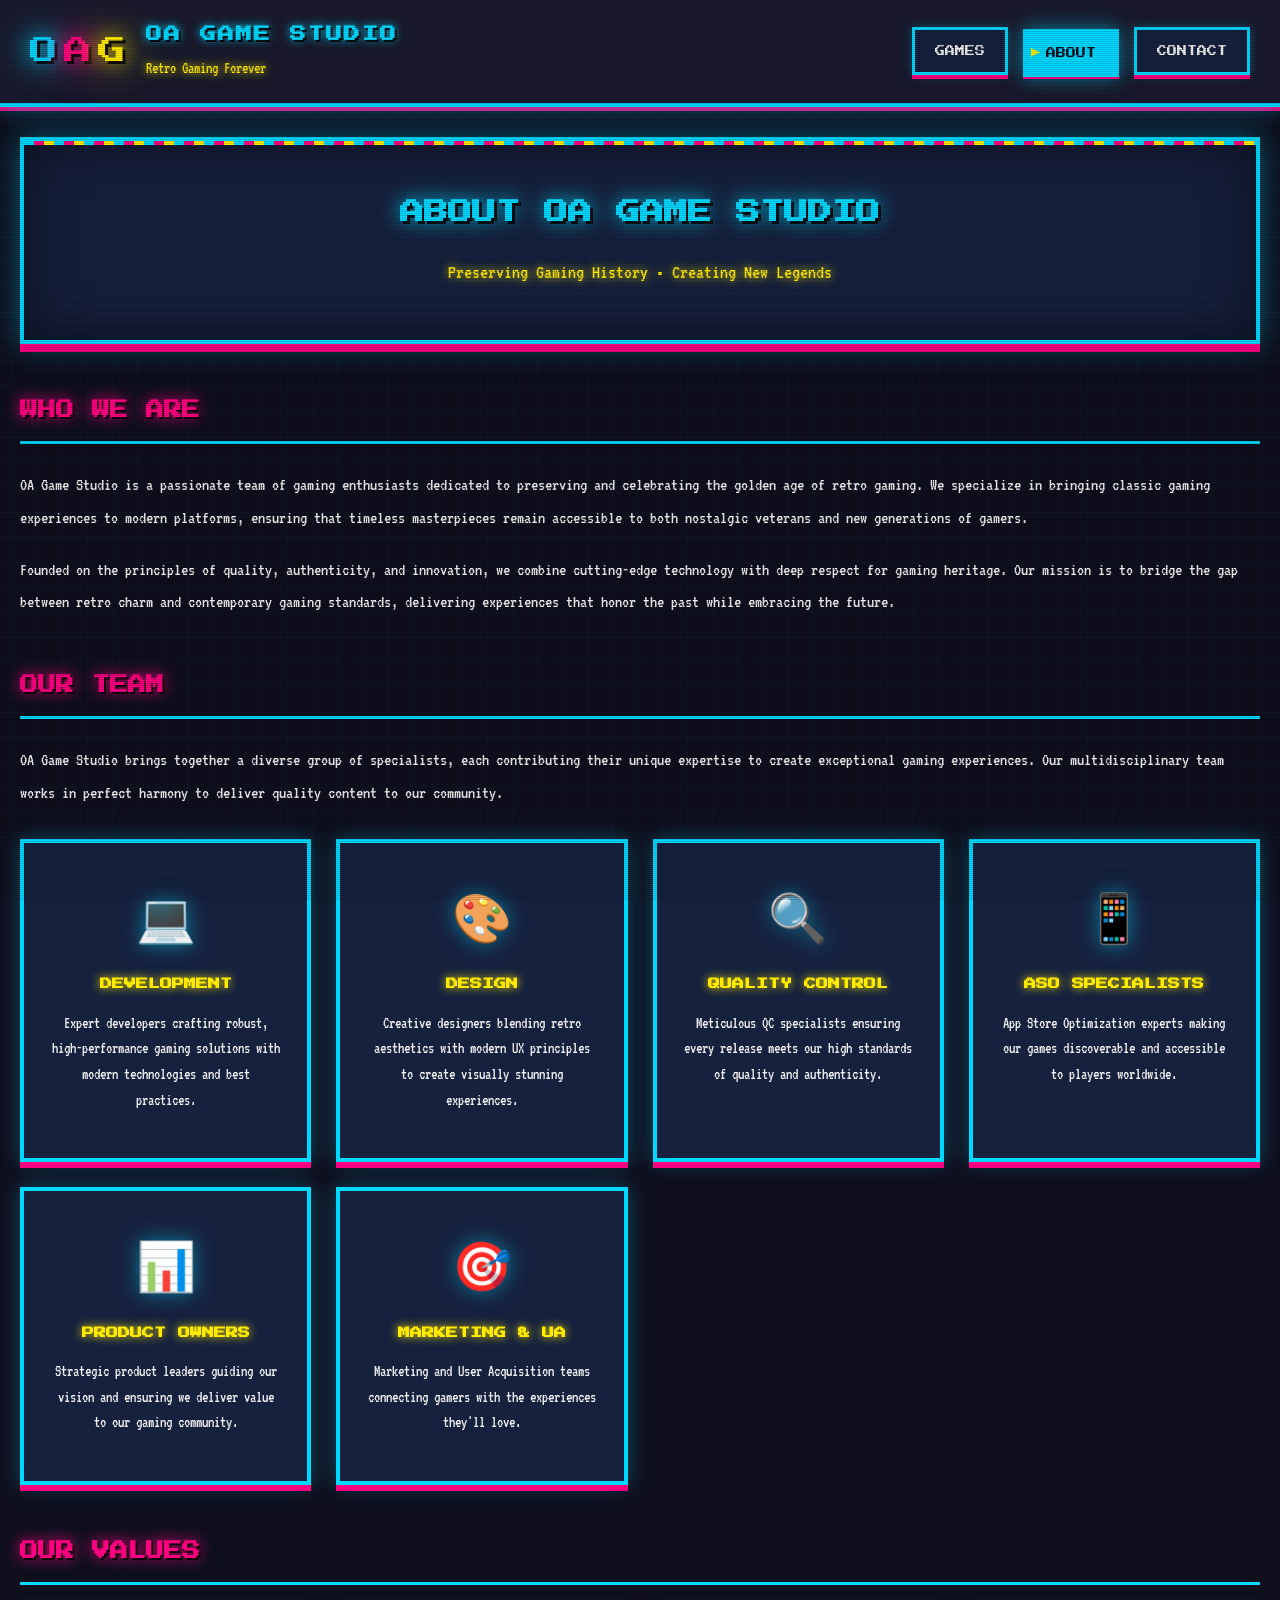
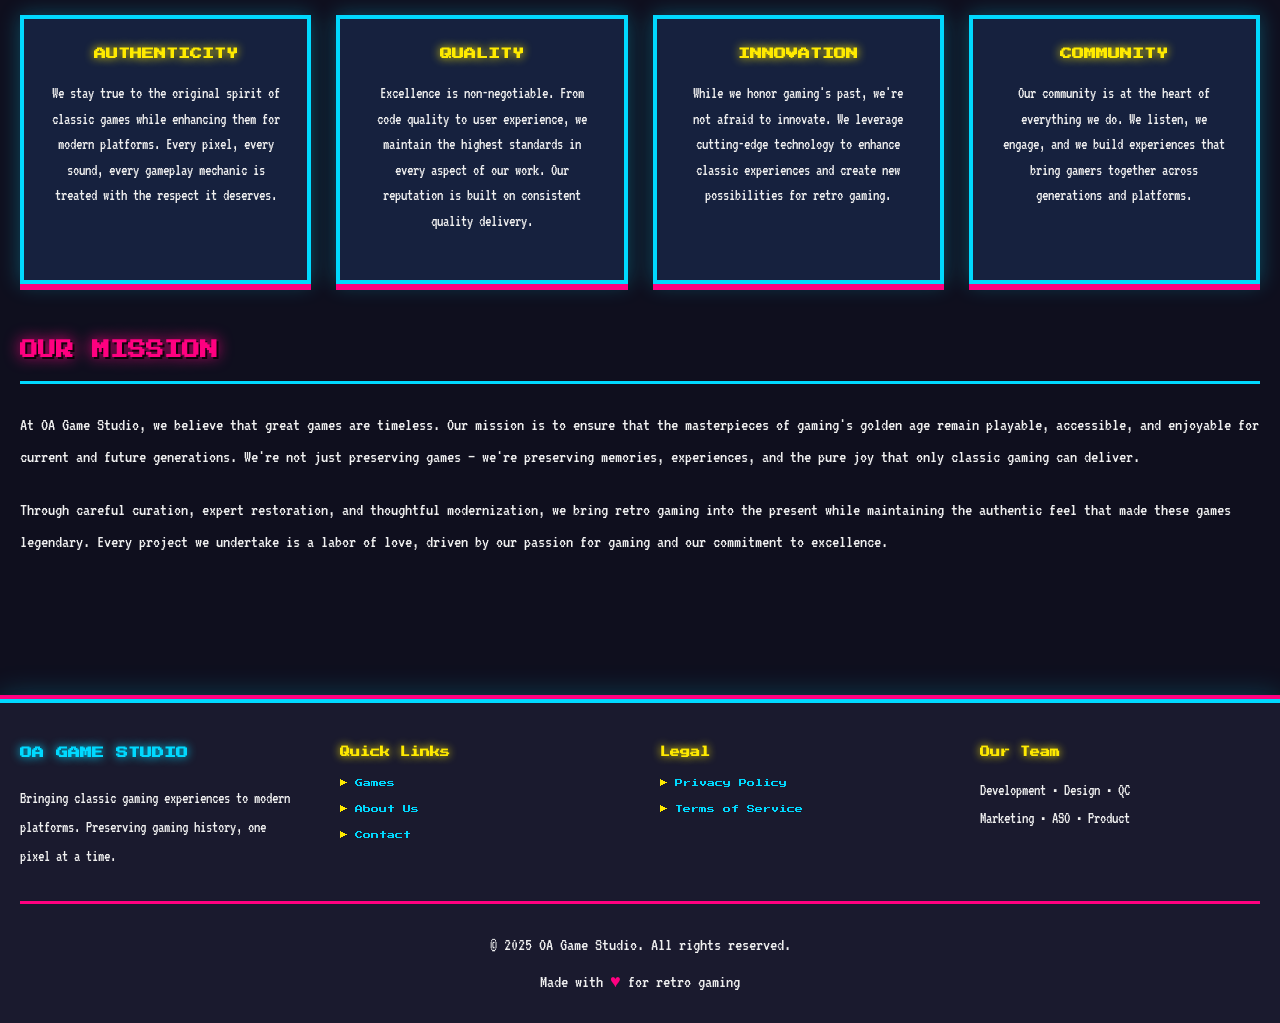
==== about.html @ e21baf66 "Add CNAME for custom domain gba.terracam.space and update website files" ====
<!DOCTYPE html>
<html lang="en">
<head>
    <meta charset="UTF-8">
    <meta name="viewport" content="width=device-width, initial-scale=1.0">
    <title>About Us - OA Game Studio</title>
    <link href="https://fonts.googleapis.com/css2?family=Press+Start+2P&display=swap" rel="stylesheet">
    <link href="https://fonts.googleapis.com/css2?family=VT323&display=swap" rel="stylesheet">
    <link rel="stylesheet" href="retro-style.css">
</head>
<body>
    <!-- Header Navigation -->
    <header class="main-header">
        <div class="header-container">
            <div class="logo-section">
                <div class="logo-pixel">
                    <span class="pixel-t">O</span><span class="pixel-g">A</span><span class="pixel-s">G</span>
                </div>
                <div class="logo-text">
                    <h1>OA GAME STUDIO</h1>
                    <p class="tagline">Retro Gaming Forever</p>
                </div>
            </div>
            <nav class="main-nav">
                <a href="index.html" class="nav-link">GAMES</a>
                <a href="about.html" class="nav-link active">ABOUT</a>
                <a href="contact.html" class="nav-link">CONTACT</a>
            </nav>
            <button class="mobile-menu-btn" onclick="toggleMobileMenu()">
                <span></span>
                <span></span>
                <span></span>
            </button>
        </div>
    </header>

    <!-- Mobile Navigation -->
    <nav class="mobile-nav" id="mobile-nav">
        <a href="index.html" class="mobile-nav-link">GAMES</a>
        <a href="about.html" class="mobile-nav-link active">ABOUT</a>
        <a href="contact.html" class="mobile-nav-link">CONTACT</a>
    </nav>

    <!-- Main Content -->
    <div class="container">
        <!-- Hero Section -->
        <div class="hero-section">
            <h1>ABOUT OA GAME STUDIO</h1>
            <p>Preserving Gaming History • Creating New Legends</p>
        </div>

        <!-- Who We Are -->
        <div class="section">
            <h2>WHO WE ARE</h2>
            <p>
                OA Game Studio is a passionate team of gaming enthusiasts dedicated to preserving and celebrating the golden age of retro gaming.
                We specialize in bringing classic gaming experiences to modern platforms, ensuring that timeless masterpieces remain accessible
                to both nostalgic veterans and new generations of gamers.
            </p>
            <p>
                Founded on the principles of quality, authenticity, and innovation, we combine cutting-edge technology with deep respect for
                gaming heritage. Our mission is to bridge the gap between retro charm and contemporary gaming standards, delivering experiences
                that honor the past while embracing the future.
            </p>
        </div>

        <!-- Our Team -->
        <div class="section">
            <h2>OUR TEAM</h2>
            <p>
                OA Game Studio brings together a diverse group of specialists, each contributing their unique expertise to create
                exceptional gaming experiences. Our multidisciplinary team works in perfect harmony to deliver quality content to our community.
            </p>
            <div class="team-grid">
                <div class="team-card">
                    <div class="team-icon">💻</div>
                    <h3>DEVELOPMENT</h3>
                    <p>Expert developers crafting robust, high-performance gaming solutions with modern technologies and best practices.</p>
                </div>
                <div class="team-card">
                    <div class="team-icon">🎨</div>
                    <h3>DESIGN</h3>
                    <p>Creative designers blending retro aesthetics with modern UX principles to create visually stunning experiences.</p>
                </div>
                <div class="team-card">
                    <div class="team-icon">🔍</div>
                    <h3>QUALITY CONTROL</h3>
                    <p>Meticulous QC specialists ensuring every release meets our high standards of quality and authenticity.</p>
                </div>
                <div class="team-card">
                    <div class="team-icon">📱</div>
                    <h3>ASO SPECIALISTS</h3>
                    <p>App Store Optimization experts making our games discoverable and accessible to players worldwide.</p>
                </div>
                <div class="team-card">
                    <div class="team-icon">📊</div>
                    <h3>PRODUCT OWNERS</h3>
                    <p>Strategic product leaders guiding our vision and ensuring we deliver value to our gaming community.</p>
                </div>
                <div class="team-card">
                    <div class="team-icon">🎯</div>
                    <h3>MARKETING & UA</h3>
                    <p>Marketing and User Acquisition teams connecting gamers with the experiences they'll love.</p>
                </div>
            </div>
        </div>

        <!-- Our Values -->
        <div class="section">
            <h2>OUR VALUES</h2>
            <div class="values-grid">
                <div class="value-card">
                    <h3>AUTHENTICITY</h3>
                    <p>
                        We stay true to the original spirit of classic games while enhancing them for modern platforms.
                        Every pixel, every sound, every gameplay mechanic is treated with the respect it deserves.
                    </p>
                </div>
                <div class="value-card">
                    <h3>QUALITY</h3>
                    <p>
                        Excellence is non-negotiable. From code quality to user experience, we maintain the highest standards
                        in every aspect of our work. Our reputation is built on consistent quality delivery.
                    </p>
                </div>
                <div class="value-card">
                    <h3>INNOVATION</h3>
                    <p>
                        While we honor gaming's past, we're not afraid to innovate. We leverage cutting-edge technology
                        to enhance classic experiences and create new possibilities for retro gaming.
                    </p>
                </div>
                <div class="value-card">
                    <h3>COMMUNITY</h3>
                    <p>
                        Our community is at the heart of everything we do. We listen, we engage, and we build
                        experiences that bring gamers together across generations and platforms.
                    </p>
                </div>
            </div>
        </div>

        <!-- Our Mission -->
        <div class="section">
            <h2>OUR MISSION</h2>
            <p>
                At OA Game Studio, we believe that great games are timeless. Our mission is to ensure that the masterpieces
                of gaming's golden age remain playable, accessible, and enjoyable for current and future generations. We're not
                just preserving games – we're preserving memories, experiences, and the pure joy that only classic gaming can deliver.
            </p>
            <p>
                Through careful curation, expert restoration, and thoughtful modernization, we bring retro gaming into the present
                while maintaining the authentic feel that made these games legendary. Every project we undertake is a labor of love,
                driven by our passion for gaming and our commitment to excellence.
            </p>
        </div>
    </div>

    <!-- Footer -->
    <footer class="main-footer">
        <div class="footer-container">
            <div class="footer-section">
                <h3>OA GAME STUDIO</h3>
                <p>Bringing classic gaming experiences to modern platforms. Preserving gaming history, one pixel at a time.</p>
            </div>
            <div class="footer-section">
                <h4>Quick Links</h4>
                <a href="index.html">Games</a>
                <a href="about.html">About Us</a>
                <a href="contact.html">Contact</a>
            </div>
            <div class="footer-section">
                <h4>Legal</h4>
                <a href="privacy.html">Privacy Policy</a>
                <a href="terms.html">Terms of Service</a>
            </div>
            <div class="footer-section">
                <h4>Our Team</h4>
                <p>Development • Design • QC<br>Marketing • ASO • Product</p>
            </div>
        </div>
        <div class="footer-bottom">
            <p>&copy; 2025 OA Game Studio. All rights reserved.</p>
            <p class="pixel-love">Made with <span class="heart">♥</span> for retro gaming</p>
        </div>
    </footer>

    <script>
        function toggleMobileMenu() {
            const mobileNav = document.getElementById('mobile-nav');
            mobileNav.classList.toggle('active');
        }

        // Disable text selection and context menu
        document.addEventListener('contextmenu', e => e.preventDefault());
        document.addEventListener('selectstart', e => e.preventDefault());
    </script>
</body>
</html>
---- retro-style.css ----
/* ==========================================
   OA GAME STUDIO - RETRO GAMING STYLE
   Classic 8-bit/16-bit Aesthetic
   ========================================== */

:root {
    /* Retro Color Palette - NES/SNES Inspired */
    --retro-bg-dark: #0f0f1e;
    --retro-bg-medium: #1a1a2e;
    --retro-bg-light: #16213e;

    /* Neon Colors - Classic Arcade */
    --neon-cyan: #00d9ff;
    --neon-magenta: #ff0080;
    --neon-yellow: #ffea00;
    --neon-green: #39ff14;
    --neon-purple: #b537f2;

    /* Text Colors */
    --text-primary: #f0f0f0;
    --text-glow: #00d9ff;

    /* Pixel Perfect Borders */
    --border-thick: 4px;
    --border-thin: 2px;
}

* {
    margin: 0;
    padding: 0;
    box-sizing: border-box;
    image-rendering: pixelated;
    image-rendering: -moz-crisp-edges;
    image-rendering: crisp-edges;
}

body {
    font-family: 'Press Start 2P', monospace;
    background: var(--retro-bg-dark);
    color: var(--text-primary);
    line-height: 1.8;
    font-size: 12px;
    overflow-x: hidden;
}

/* CRT Screen Effect */
body::before {
    content: '';
    position: fixed;
    top: 0;
    left: 0;
    width: 100%;
    height: 100%;
    background: repeating-linear-gradient(
        0deg,
        rgba(0, 0, 0, 0.15),
        rgba(0, 0, 0, 0.15) 1px,
        transparent 1px,
        transparent 2px
    );
    pointer-events: none;
    z-index: 9999;
    animation: scanline 8s linear infinite;
}

@keyframes scanline {
    0% { transform: translateY(0); }
    100% { transform: translateY(10px); }
}

/* Pixel Grid Background */
body::after {
    content: '';
    position: fixed;
    top: 0;
    left: 0;
    width: 100%;
    height: 100%;
    background-image:
        linear-gradient(0deg, transparent 24%, rgba(0, 217, 255, .03) 25%, rgba(0, 217, 255, .03) 26%, transparent 27%, transparent 74%, rgba(0, 217, 255, .03) 75%, rgba(0, 217, 255, .03) 76%, transparent 77%, transparent),
        linear-gradient(90deg, transparent 24%, rgba(0, 217, 255, .03) 25%, rgba(0, 217, 255, .03) 26%, transparent 27%, transparent 74%, rgba(0, 217, 255, .03) 75%, rgba(0, 217, 255, .03) 76%, transparent 77%, transparent);
    background-size: 50px 50px;
    pointer-events: none;
    z-index: -1;
}

/* ==========================================
   HEADER - Arcade Style
   ========================================== */

.main-header {
    background: var(--retro-bg-medium);
    border-bottom: var(--border-thick) solid var(--neon-cyan);
    box-shadow:
        0 0 20px rgba(0, 217, 255, 0.5),
        0 4px 0 var(--neon-magenta),
        0 8px 0 var(--retro-bg-dark);
    position: sticky;
    top: 0;
    z-index: 2000;
}

.header-container {
    max-width: 1400px;
    margin: 0 auto;
    padding: 20px 30px;
    display: flex;
    align-items: center;
    justify-content: space-between;
    gap: 30px;
}

/* Logo - Pixel Art Style */
.logo-section {
    display: flex;
    align-items: center;
    gap: 20px;
}

.logo-pixel {
    display: flex;
    gap: 6px;
    font-family: 'Press Start 2P', monospace;
    font-size: 28px;
}

.logo-pixel .pixel-t {
    color: var(--neon-cyan);
    text-shadow:
        3px 3px 0 rgba(0, 0, 0, 0.8),
        0 0 20px var(--neon-cyan),
        0 0 40px var(--neon-cyan);
    animation: pixel-glow-cyan 3s ease-in-out infinite;
}

.logo-pixel .pixel-g {
    color: var(--neon-magenta);
    text-shadow:
        3px 3px 0 rgba(0, 0, 0, 0.8),
        0 0 20px var(--neon-magenta),
        0 0 40px var(--neon-magenta);
    animation: pixel-glow-magenta 3s ease-in-out infinite 0.3s;
}

.logo-pixel .pixel-s {
    color: var(--neon-yellow);
    text-shadow:
        3px 3px 0 rgba(0, 0, 0, 0.8),
        0 0 20px var(--neon-yellow),
        0 0 40px var(--neon-yellow);
    animation: pixel-glow-yellow 3s ease-in-out infinite 0.6s;
}

@keyframes pixel-glow-cyan {
    0%, 100% {
        filter: brightness(1);
        text-shadow:
            3px 3px 0 rgba(0, 0, 0, 0.8),
            0 0 20px var(--neon-cyan),
            0 0 40px var(--neon-cyan);
    }
    50% {
        filter: brightness(1.3);
        text-shadow:
            3px 3px 0 rgba(0, 0, 0, 0.8),
            0 0 30px var(--neon-cyan),
            0 0 60px var(--neon-cyan);
    }
}

@keyframes pixel-glow-magenta {
    0%, 100% {
        filter: brightness(1);
        text-shadow:
            3px 3px 0 rgba(0, 0, 0, 0.8),
            0 0 20px var(--neon-magenta),
            0 0 40px var(--neon-magenta);
    }
    50% {
        filter: brightness(1.3);
        text-shadow:
            3px 3px 0 rgba(0, 0, 0, 0.8),
            0 0 30px var(--neon-magenta),
            0 0 60px var(--neon-magenta);
    }
}

@keyframes pixel-glow-yellow {
    0%, 100% {
        filter: brightness(1);
        text-shadow:
            3px 3px 0 rgba(0, 0, 0, 0.8),
            0 0 20px var(--neon-yellow),
            0 0 40px var(--neon-yellow);
    }
    50% {
        filter: brightness(1.3);
        text-shadow:
            3px 3px 0 rgba(0, 0, 0, 0.8),
            0 0 30px var(--neon-yellow),
            0 0 60px var(--neon-yellow);
    }
}

.logo-text h1 {
    font-family: 'Press Start 2P', monospace;
    font-size: 16px;
    margin: 0 0 5px 0;
    color: var(--neon-cyan);
    text-shadow:
        2px 2px 0 rgba(0, 0, 0, 0.8),
        0 0 10px var(--neon-cyan);
    letter-spacing: 2px;
    text-transform: uppercase;
}

.logo-text .tagline {
    font-family: 'VT323', monospace;
    font-size: 16px;
    color: var(--neon-yellow);
    text-shadow: 0 0 10px var(--neon-yellow);
}

/* Navigation - Arcade Buttons */
.main-nav {
    display: flex;
    gap: 15px;
    align-items: center;
}

.nav-link {
    font-family: 'Press Start 2P', monospace;
    font-size: 10px;
    color: var(--text-primary);
    text-decoration: none;
    padding: 12px 20px;
    background: var(--retro-bg-light);
    border: 3px solid var(--neon-cyan);
    border-radius: 0;
    position: relative;
    text-transform: uppercase;
    transition: all 0.1s ease;
    box-shadow:
        0 4px 0 var(--neon-magenta),
        0 0 10px rgba(0, 217, 255, 0.3);
}

.nav-link::before {
    content: '▶';
    position: absolute;
    left: -15px;
    opacity: 0;
    transition: all 0.2s ease;
    color: var(--neon-yellow);
}

.nav-link:hover,
.nav-link.active {
    background: var(--neon-cyan);
    color: var(--retro-bg-dark);
    transform: translateY(2px);
    box-shadow:
        0 2px 0 var(--neon-magenta),
        0 0 20px rgba(0, 217, 255, 0.6);
}

.nav-link:hover::before,
.nav-link.active::before {
    left: 5px;
    opacity: 1;
}

/* Mobile Menu Button */
.mobile-menu-btn {
    display: none;
    flex-direction: column;
    gap: 6px;
    background: var(--retro-bg-light);
    border: 3px solid var(--neon-cyan);
    cursor: pointer;
    padding: 12px;
}

.mobile-menu-btn span {
    width: 30px;
    height: 4px;
    background: var(--neon-cyan);
    box-shadow: 0 0 10px var(--neon-cyan);
}

/* Mobile Navigation */
.mobile-nav {
    display: none;
    background: var(--retro-bg-medium);
    border-bottom: 3px solid var(--neon-magenta);
    padding: 15px;
    flex-direction: column;
    gap: 10px;
}

.mobile-nav.active {
    display: flex;
}

.mobile-nav-link {
    font-family: 'Press Start 2P', monospace;
    font-size: 10px;
    color: var(--text-primary);
    text-decoration: none;
    padding: 15px 20px;
    background: var(--retro-bg-light);
    border: 3px solid var(--neon-cyan);
    text-align: center;
    transition: all 0.2s ease;
    text-transform: uppercase;
}

.mobile-nav-link:hover,
.mobile-nav-link.active {
    background: var(--neon-cyan);
    color: var(--retro-bg-dark);
    box-shadow: 0 0 20px rgba(0, 217, 255, 0.6);
}

/* ==========================================
   SEARCH BAR - Retro Console Style
   ========================================== */

.sticky-search {
    position: sticky;
    top: 88px;
    z-index: 1000;
    background: var(--retro-bg-medium);
    padding: 20px 0;
    border-bottom: 3px solid var(--neon-magenta);
    box-shadow: 0 0 20px rgba(255, 0, 128, 0.3);
}

.search-bar-row {
    display: flex;
    align-items: center;
    gap: 15px;
    justify-content: center;
    flex-wrap: wrap;
}

.search-bar {
    flex: 1;
    max-width: 500px;
}

.search-bar input {
    width: 100%;
    padding: 15px 20px;
    font-family: 'Press Start 2P', monospace;
    font-size: 10px;
    background: var(--retro-bg-dark);
    border: 3px solid var(--neon-cyan);
    color: var(--neon-cyan);
    text-align: center;
    box-shadow:
        inset 0 0 20px rgba(0, 0, 0, 0.5),
        0 0 15px rgba(0, 217, 255, 0.3);
    transition: all 0.3s ease;
}

.search-bar input:focus {
    outline: none;
    border-color: var(--neon-yellow);
    color: var(--neon-yellow);
    box-shadow:
        inset 0 0 20px rgba(0, 0, 0, 0.5),
        0 0 25px rgba(255, 234, 0, 0.5);
    text-align: left;
}

.search-bar input::placeholder {
    color: rgba(0, 217, 255, 0.5);
    font-family: 'Press Start 2P', monospace;
}

/* Toggle View Button */
.toggle-view-btn {
    padding: 15px 20px;
    background: var(--retro-bg-light);
    border: 3px solid var(--neon-yellow);
    color: var(--neon-yellow);
    font-family: 'Press Start 2P', monospace;
    font-size: 10px;
    cursor: pointer;
    transition: all 0.2s ease;
    box-shadow: 0 4px 0 var(--neon-purple);
}

.toggle-view-btn:hover {
    background: var(--neon-yellow);
    color: var(--retro-bg-dark);
    transform: translateY(2px);
    box-shadow: 0 2px 0 var(--neon-purple);
}

/* ==========================================
   GAME CARDS - Retro Cartridge Style
   ========================================== */

.container {
    max-width: 1400px;
    margin: 0 auto;
    padding: 30px 20px;
}

.grid {
    display: grid;
    grid-template-columns: repeat(auto-fill, minmax(250px, 1fr));
    gap: 30px;
    margin-top: 30px;
}

.game {
    background: var(--retro-bg-light);
    border: 4px solid var(--neon-cyan);
    position: relative;
    transition: all 0.2s ease;
    box-shadow:
        0 8px 0 var(--neon-magenta),
        0 0 20px rgba(0, 217, 255, 0.3);
}

.game::before {
    content: '';
    position: absolute;
    top: -4px;
    left: -4px;
    right: -4px;
    bottom: -4px;
    border: 2px solid var(--retro-bg-dark);
    pointer-events: none;
}

.game:hover {
    transform: translateY(-5px);
    border-color: var(--neon-yellow);
    box-shadow:
        0 12px 0 var(--neon-purple),
        0 0 30px rgba(255, 234, 0, 0.5);
}

.game-image-container {
    position: relative;
    overflow: hidden;
    border-bottom: 4px solid var(--neon-magenta);
}

.game img {
    width: 100%;
    aspect-ratio: 1/1;
    object-fit: cover;
    image-rendering: pixelated;
    display: block;
    filter: contrast(1.1) saturate(1.2);
}

.game-info {
    padding: 20px 15px;
    text-align: center;
}

.game-info h3 {
    font-family: 'Press Start 2P', monospace;
    font-size: 10px;
    color: var(--neon-cyan);
    margin: 0 0 15px 0;
    line-height: 1.6;
    text-shadow:
        2px 2px 0 rgba(0, 0, 0, 0.8),
        0 0 10px var(--neon-cyan);
    min-height: 3em;
}

.game-info p {
    display: none;
}

/* Popular Badge - Pixel Style */
.popular-badge {
    position: absolute;
    top: 10px;
    right: 10px;
    background: var(--neon-yellow);
    color: var(--retro-bg-dark);
    font-family: 'Press Start 2P', monospace;
    font-size: 8px;
    padding: 5px 10px;
    border: 3px solid var(--retro-bg-dark);
    box-shadow:
        0 0 15px var(--neon-yellow),
        0 4px 0 var(--neon-magenta);
    z-index: 10;
    animation: badge-blink 2s infinite;
}

@keyframes badge-blink {
    0%, 100% { opacity: 1; }
    50% { opacity: 0.7; }
}

/* Download Button - Arcade Style */
.download-btn {
    display: inline-block;
    padding: 12px 25px;
    background: var(--neon-green);
    color: var(--retro-bg-dark);
    font-family: 'Press Start 2P', monospace;
    font-size: 9px;
    text-decoration: none;
    text-transform: uppercase;
    border: 3px solid var(--retro-bg-dark);
    transition: all 0.2s ease;
    box-shadow:
        0 5px 0 var(--neon-cyan),
        0 0 15px rgba(57, 255, 20, 0.5);
    position: relative;
}

.download-btn::before {
    content: '▼';
    margin-right: 8px;
}

.download-btn:hover {
    background: var(--neon-yellow);
    transform: translateY(2px);
    box-shadow:
        0 3px 0 var(--neon-cyan),
        0 0 25px rgba(255, 234, 0, 0.7);
}

.download-btn:active {
    transform: translateY(5px);
    box-shadow:
        0 0 0 var(--neon-cyan),
        0 0 25px rgba(255, 234, 0, 0.7);
}

/* ==========================================
   PAGINATION - Arcade Button Style
   ========================================== */

.pagination-bar {
    display: flex;
    justify-content: center;
    align-items: center;
    margin: 40px 0;
    gap: 10px;
}

.pagination-btn {
    padding: 12px 20px;
    background: var(--retro-bg-light);
    border: 3px solid var(--neon-cyan);
    color: var(--neon-cyan);
    font-family: 'Press Start 2P', monospace;
    font-size: 10px;
    cursor: pointer;
    transition: all 0.2s ease;
    box-shadow: 0 4px 0 var(--neon-magenta);
}

.pagination-btn:hover,
.pagination-btn.active {
    background: var(--neon-cyan);
    color: var(--retro-bg-dark);
    transform: translateY(2px);
    box-shadow: 0 2px 0 var(--neon-magenta);
}

.pagination-btn[disabled] {
    opacity: 0.3;
    cursor: not-allowed;
}

/* ==========================================
   FOOTER - Retro Console Style
   ========================================== */

.main-footer {
    background: var(--retro-bg-medium);
    border-top: 4px solid var(--neon-cyan);
    margin-top: 60px;
    padding: 40px 20px 20px;
    box-shadow:
        0 -4px 0 var(--neon-magenta),
        0 0 30px rgba(0, 217, 255, 0.3);
}

.footer-container {
    max-width: 1400px;
    margin: 0 auto;
    display: grid;
    grid-template-columns: repeat(auto-fit, minmax(250px, 1fr));
    gap: 40px;
    padding-bottom: 30px;
    border-bottom: 3px solid var(--neon-magenta);
}

.footer-section h3 {
    font-family: 'Press Start 2P', monospace;
    font-size: 12px;
    color: var(--neon-cyan);
    margin: 0 0 20px 0;
    text-shadow: 0 0 10px var(--neon-cyan);
}

.footer-section h4 {
    font-family: 'Press Start 2P', monospace;
    font-size: 10px;
    color: var(--neon-yellow);
    margin: 0 0 15px 0;
    text-shadow: 0 0 8px var(--neon-yellow);
}

.footer-section p {
    font-family: 'VT323', monospace;
    font-size: 16px;
    color: var(--text-primary);
    line-height: 1.8;
    margin: 0;
}

.footer-section a {
    display: block;
    font-family: 'Press Start 2P', monospace;
    font-size: 8px;
    color: var(--neon-cyan);
    text-decoration: none;
    margin-bottom: 12px;
    transition: all 0.2s ease;
    padding-left: 15px;
    position: relative;
}

.footer-section a::before {
    content: '▶';
    position: absolute;
    left: 0;
    color: var(--neon-yellow);
}

.footer-section a:hover {
    color: var(--neon-yellow);
    text-shadow: 0 0 10px var(--neon-yellow);
    padding-left: 20px;
}

.footer-bottom {
    max-width: 1400px;
    margin: 0 auto;
    padding-top: 20px;
    text-align: center;
}

.footer-bottom p {
    font-family: 'VT323', monospace;
    font-size: 18px;
    color: var(--text-primary);
    margin: 5px 0;
}

.pixel-love .heart {
    color: var(--neon-magenta);
    animation: heartbeat 1.5s ease-in-out infinite;
    display: inline-block;
}

@keyframes heartbeat {
    0%, 100% { transform: scale(1); }
    50% { transform: scale(1.3); }
}

/* ==========================================
   LOADING OVERLAY - Retro Style
   ========================================== */

#loading-overlay {
    position: fixed;
    z-index: 3000;
    top: 0;
    left: 0;
    right: 0;
    bottom: 0;
    background: var(--retro-bg-dark);
    display: flex;
    align-items: center;
    justify-content: center;
    flex-direction: column;
    gap: 30px;
}

#loading-overlay.hide {
    opacity: 0;
    visibility: hidden;
    pointer-events: none;
    transition: opacity 0.5s ease;
}

.pixel-spinner {
    width: 80px;
    height: 80px;
    display: grid;
    grid-template-columns: repeat(4, 1fr);
    grid-template-rows: repeat(4, 1fr);
    gap: 4px;
}

.pixel-spinner div {
    width: 16px;
    height: 16px;
    background: var(--neon-cyan);
    box-shadow: 0 0 10px var(--neon-cyan);
    animation: pixel-blink 1.2s infinite;
}

.pixel-spinner div:nth-child(odd) {
    background: var(--neon-magenta);
    box-shadow: 0 0 10px var(--neon-magenta);
}

@keyframes pixel-blink {
    0%, 100% { opacity: 1; }
    50% { opacity: 0.2; }
}

.loading-text {
    font-family: 'Press Start 2P', monospace;
    font-size: 14px;
    color: var(--neon-cyan);
    text-shadow: 0 0 20px var(--neon-cyan);
}

.reload-btn {
    padding: 15px 30px;
    background: var(--neon-green);
    color: var(--retro-bg-dark);
    border: 3px solid var(--retro-bg-dark);
    font-family: 'Press Start 2P', monospace;
    font-size: 10px;
    cursor: pointer;
    box-shadow: 0 5px 0 var(--neon-cyan);
    transition: all 0.2s ease;
}

.reload-btn:hover {
    transform: translateY(2px);
    box-shadow: 0 3px 0 var(--neon-cyan);
}

/* ==========================================
   RESPONSIVE - Mobile Retro
   ========================================== */

@media (max-width: 768px) {
    .main-nav {
        display: none;
    }

    .mobile-menu-btn {
        display: flex;
    }

    .logo-pixel {
        font-size: 20px;
    }

    .logo-text h1 {
        font-size: 12px;
    }

    .logo-text .tagline {
        font-size: 12px;
    }

    .grid {
        grid-template-columns: repeat(auto-fill, minmax(180px, 1fr));
        gap: 20px;
    }

    .game-info h3 {
        font-size: 8px;
    }

    .download-btn {
        font-size: 7px;
        padding: 10px 15px;
    }
}

@media (max-width: 480px) {
    .logo-pixel {
        font-size: 18px;
    }

    .logo-text h1 {
        font-size: 10px;
    }

    .logo-text .tagline {
        display: none;
    }

    .grid {
        grid-template-columns: repeat(2, 1fr);
        gap: 15px;
    }

    .game {
        border-width: 3px;
        box-shadow:
            0 5px 0 var(--neon-magenta),
            0 0 15px rgba(0, 217, 255, 0.3);
    }

    .game-info {
        padding: 12px 8px;
    }

    .game-info h3 {
        font-size: 7px;
        min-height: 2.5em;
    }

    .download-btn {
        font-size: 6px;
        padding: 8px 12px;
    }

    .popular-badge {
        font-size: 6px;
        padding: 3px 6px;
    }
}

/* ==========================================
   ABOUT PAGE - Retro Style
   ========================================== */

.hero-section {
    text-align: center;
    padding: 50px 20px;
    background: var(--retro-bg-light);
    border: 4px solid var(--neon-cyan);
    box-shadow:
        0 8px 0 var(--neon-magenta),
        inset 0 0 50px rgba(0, 0, 0, 0.5),
        0 0 30px rgba(0, 217, 255, 0.4);
    margin-bottom: 50px;
    position: relative;
}

.hero-section::before {
    content: '';
    position: absolute;
    top: 0;
    left: 0;
    right: 0;
    height: 4px;
    background: repeating-linear-gradient(
        90deg,
        var(--neon-cyan) 0px,
        var(--neon-cyan) 10px,
        var(--neon-magenta) 10px,
        var(--neon-magenta) 20px,
        var(--neon-yellow) 20px,
        var(--neon-yellow) 30px
    );
}

.hero-section h1 {
    font-family: 'Press Start 2P', monospace;
    font-size: 24px;
    color: var(--neon-cyan);
    margin-bottom: 20px;
    text-shadow:
        3px 3px 0 rgba(0, 0, 0, 0.8),
        0 0 20px var(--neon-cyan);
}

.hero-section p {
    font-family: 'VT323', monospace;
    font-size: 20px;
    color: var(--neon-yellow);
    text-shadow: 0 0 10px var(--neon-yellow);
}

.section {
    margin-bottom: 50px;
}

.section h2 {
    font-family: 'Press Start 2P', monospace;
    font-size: 18px;
    color: var(--neon-magenta);
    margin-bottom: 25px;
    text-shadow:
        2px 2px 0 rgba(0, 0, 0, 0.8),
        0 0 15px var(--neon-magenta);
    padding-bottom: 15px;
    border-bottom: 3px solid var(--neon-cyan);
}

.section p {
    font-family: 'VT323', monospace;
    font-size: 18px;
    line-height: 1.8;
    margin-bottom: 20px;
    color: var(--text-primary);
}

/* Team Cards */
.team-grid,
.values-grid {
    display: grid;
    grid-template-columns: repeat(auto-fit, minmax(250px, 1fr));
    gap: 25px;
    margin-top: 30px;
}

.team-card,
.value-card {
    background: var(--retro-bg-light);
    border: 4px solid var(--neon-cyan);
    padding: 25px;
    text-align: center;
    transition: all 0.2s ease;
    box-shadow:
        0 6px 0 var(--neon-magenta),
        0 0 20px rgba(0, 217, 255, 0.3);
}

.team-card:hover,
.value-card:hover {
    transform: translateY(-5px);
    border-color: var(--neon-yellow);
    box-shadow:
        0 10px 0 var(--neon-purple),
        0 0 30px rgba(255, 234, 0, 0.5);
}

.team-icon {
    font-size: 48px;
    margin-bottom: 20px;
    filter: drop-shadow(0 0 10px rgba(0, 217, 255, 0.5));
}

.team-card h3,
.value-card h3 {
    font-family: 'Press Start 2P', monospace;
    font-size: 12px;
    color: var(--neon-yellow);
    margin-bottom: 15px;
    text-shadow: 0 0 10px var(--neon-yellow);
}

.team-card p,
.value-card p {
    font-family: 'VT323', monospace;
    font-size: 16px;
    color: var(--text-primary);
    line-height: 1.6;
}

/* ==========================================
   CONTACT PAGE - Retro Style
   ========================================== */

.contact-grid {
    display: grid;
    grid-template-columns: repeat(auto-fit, minmax(250px, 1fr));
    gap: 25px;
    margin-bottom: 50px;
}

.contact-card {
    background: var(--retro-bg-light);
    border: 4px solid var(--neon-green);
    padding: 25px;
    text-align: center;
    transition: all 0.2s ease;
    box-shadow:
        0 6px 0 var(--neon-cyan),
        0 0 20px rgba(57, 255, 20, 0.3);
}

.contact-card:hover {
    transform: translateY(-5px);
    border-color: var(--neon-yellow);
    box-shadow:
        0 10px 0 var(--neon-magenta),
        0 0 30px rgba(255, 234, 0, 0.5);
}

.contact-icon {
    font-size: 48px;
    margin-bottom: 20px;
}

.contact-card h3 {
    font-family: 'Press Start 2P', monospace;
    font-size: 12px;
    color: var(--neon-green);
    margin-bottom: 15px;
    text-shadow: 0 0 10px var(--neon-green);
}

.contact-card p {
    font-family: 'VT323', monospace;
    font-size: 16px;
    color: var(--text-primary);
    margin-bottom: 10px;
}

.contact-card a {
    font-family: 'VT323', monospace;
    font-size: 14px;
    color: var(--neon-cyan);
    text-decoration: none;
    transition: all 0.2s ease;
}

.contact-card a:hover {
    color: var(--neon-yellow);
    text-shadow: 0 0 10px var(--neon-yellow);
}

/* Contact Form */
.contact-form {
    background: var(--retro-bg-light);
    border: 4px solid var(--neon-magenta);
    padding: 40px;
    box-shadow:
        0 8px 0 var(--neon-cyan),
        inset 0 0 50px rgba(0, 0, 0, 0.5),
        0 0 30px rgba(255, 0, 128, 0.4);
}

.contact-form h2 {
    font-family: 'Press Start 2P', monospace;
    font-size: 18px;
    color: var(--neon-magenta);
    margin-bottom: 30px;
    text-align: center;
    text-shadow:
        2px 2px 0 rgba(0, 0, 0, 0.8),
        0 0 20px var(--neon-magenta);
}

.form-group {
    margin-bottom: 25px;
}

.form-group label {
    display: block;
    font-family: 'Press Start 2P', monospace;
    font-size: 9px;
    color: var(--neon-cyan);
    margin-bottom: 10px;
    text-shadow: 0 0 8px var(--neon-cyan);
}

.form-group input,
.form-group textarea,
.form-group select {
    width: 100%;
    padding: 15px;
    background: var(--retro-bg-dark);
    border: 3px solid var(--neon-cyan);
    color: var(--neon-cyan);
    font-family: 'VT323', monospace;
    font-size: 16px;
    box-shadow: inset 0 0 20px rgba(0, 0, 0, 0.5);
    transition: all 0.3s ease;
}

.form-group input:focus,
.form-group textarea:focus,
.form-group select:focus {
    outline: none;
    border-color: var(--neon-yellow);
    color: var(--neon-yellow);
    box-shadow:
        inset 0 0 20px rgba(0, 0, 0, 0.5),
        0 0 20px rgba(255, 234, 0, 0.5);
}

.form-group textarea {
    resize: vertical;
    min-height: 150px;
}

.submit-btn {
    width: 100%;
    padding: 18px;
    background: var(--neon-green);
    color: var(--retro-bg-dark);
    border: 3px solid var(--retro-bg-dark);
    font-family: 'Press Start 2P', monospace;
    font-size: 12px;
    cursor: pointer;
    transition: all 0.2s ease;
    box-shadow:
        0 6px 0 var(--neon-cyan),
        0 0 20px rgba(57, 255, 20, 0.5);
}

.submit-btn:hover {
    background: var(--neon-yellow);
    transform: translateY(2px);
    box-shadow:
        0 4px 0 var(--neon-cyan),
        0 0 30px rgba(255, 234, 0, 0.7);
}

.submit-btn:active {
    transform: translateY(6px);
    box-shadow:
        0 0 0 var(--neon-cyan),
        0 0 30px rgba(255, 234, 0, 0.7);
}
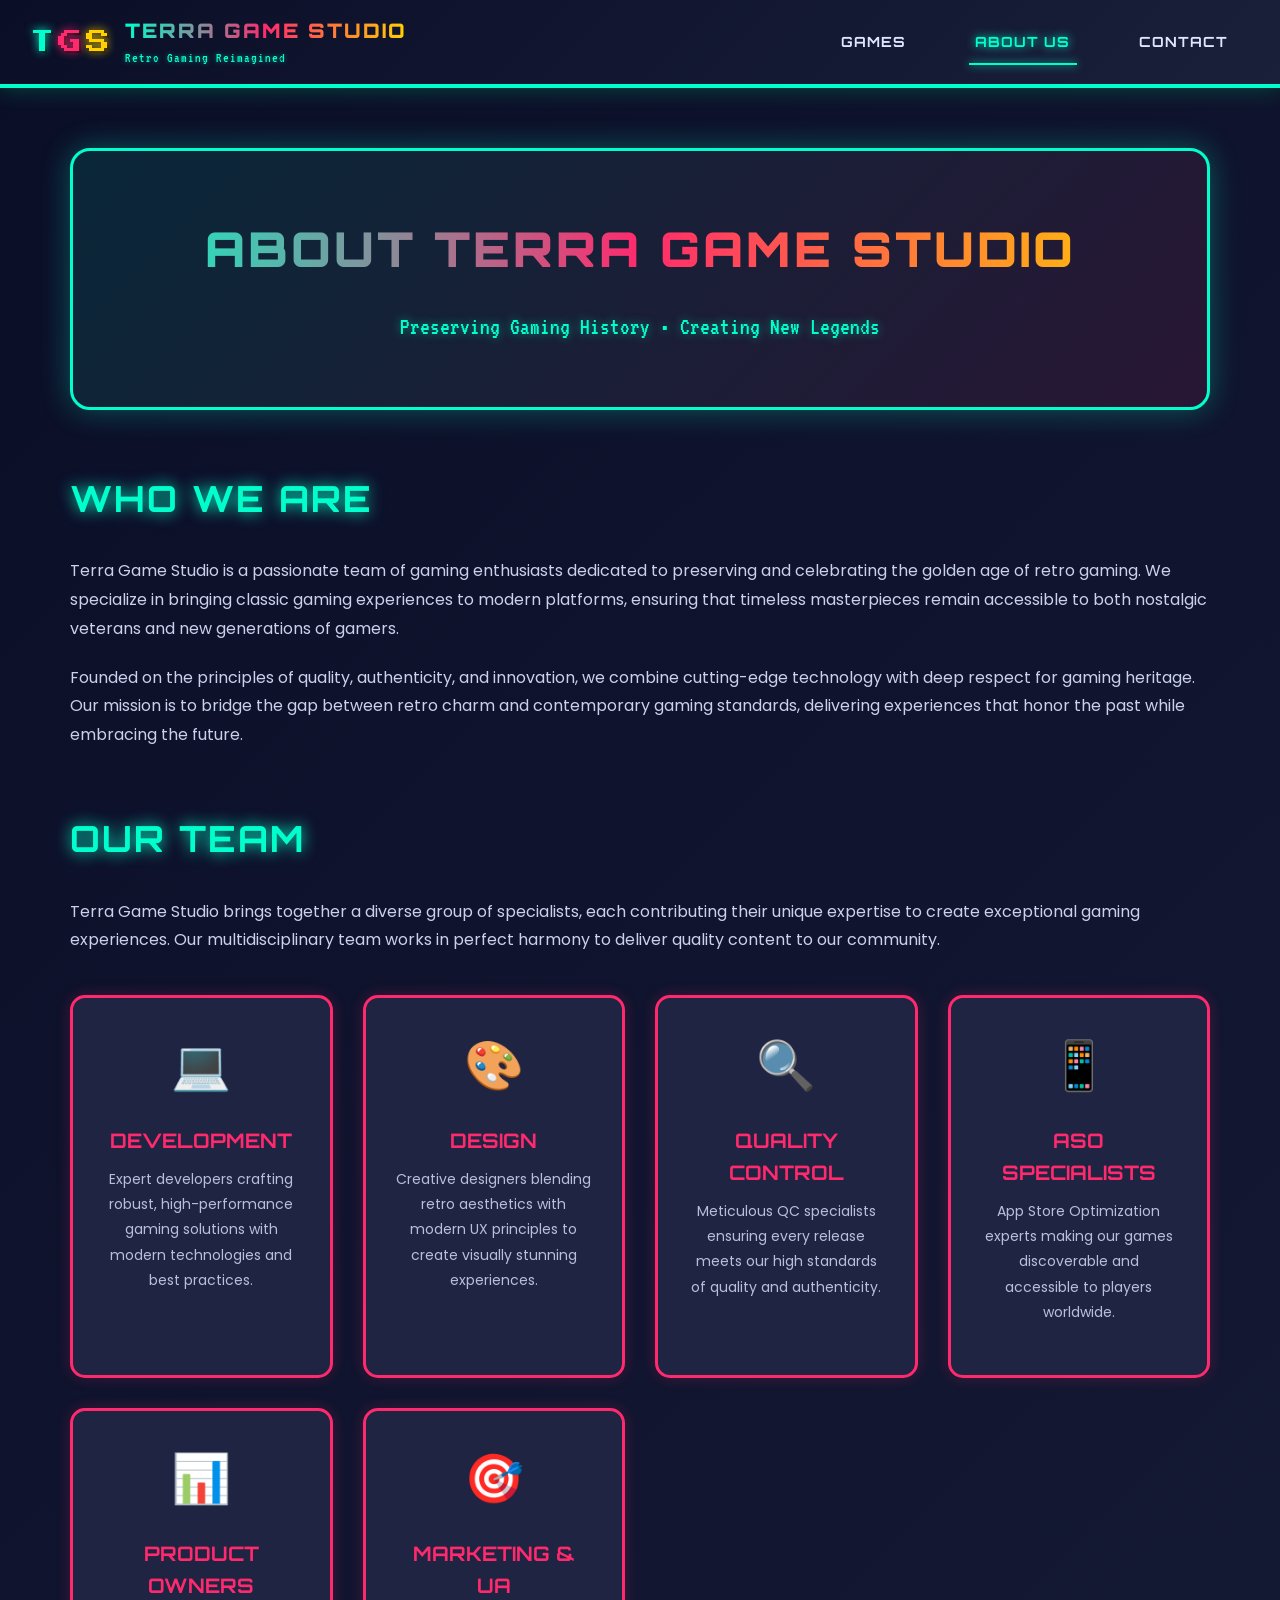
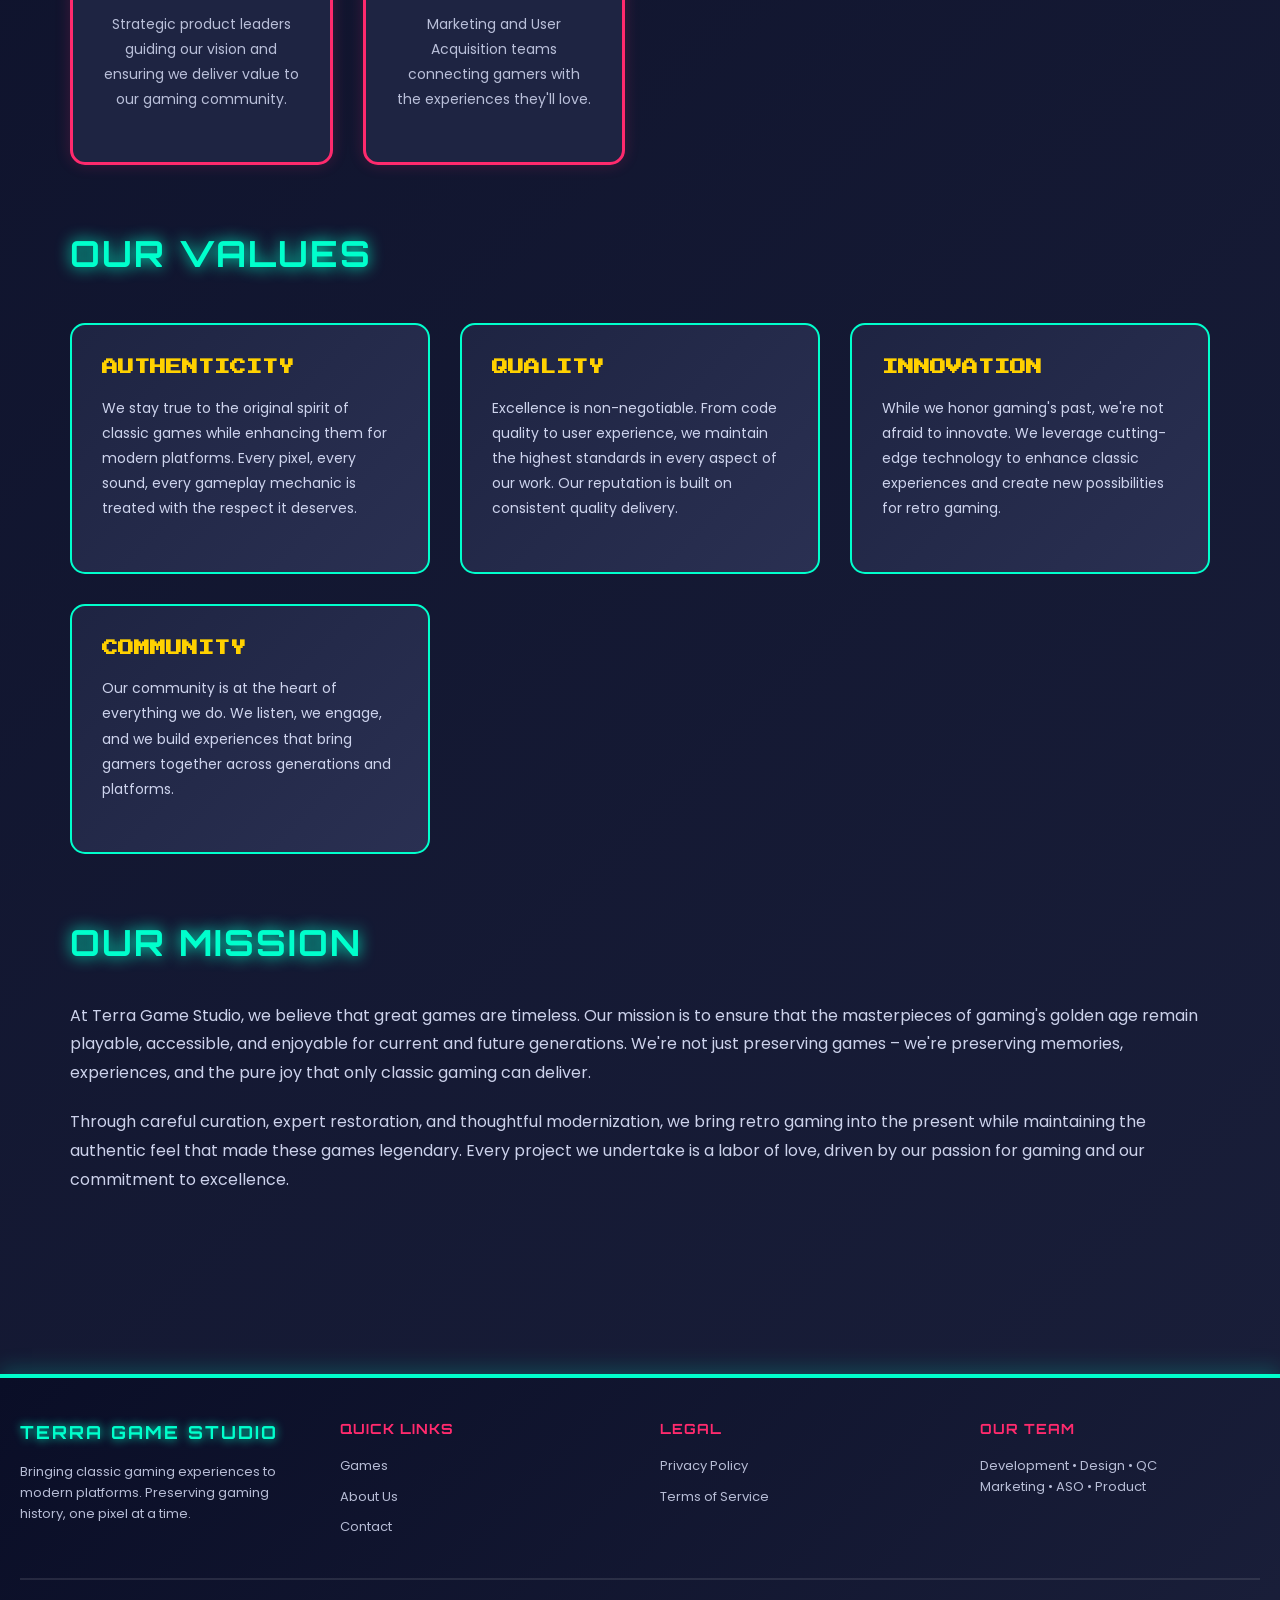
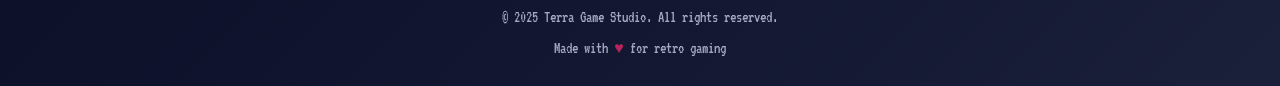
==== commit c5a68285: "Update website: Add new pages and documentation" ====
--- a/about.html
+++ b/about.html
@@ -3,10 +3,517 @@
 <head>
     <meta charset="UTF-8">
     <meta name="viewport" content="width=device-width, initial-scale=1.0">
-    <title>About Us - OA Game Studio</title>
+    <title>About Us - Terra Game Studio</title>
+    <link href="https://fonts.googleapis.com/css2?family=Roboto:wght@400;700&display=swap" rel="stylesheet">
+    <link href="https://fonts.googleapis.com/css2?family=Lora:wght@400;700&family=Poppins:wght@400;600&display=swap" rel="stylesheet">
     <link href="https://fonts.googleapis.com/css2?family=Press+Start+2P&display=swap" rel="stylesheet">
-    <link href="https://fonts.googleapis.com/css2?family=VT323&display=swap" rel="stylesheet">
-    <link rel="stylesheet" href="retro-style.css">
+    <link href="https://fonts.googleapis.com/css2?family=VT323&family=Orbitron:wght@400;700;900&display=swap" rel="stylesheet">
+    <style>
+        :root {
+            /* Terra Game Studio Brand Colors - Retro Gaming Palette */
+            --color-bg: #0a0e27;
+            --color-bg-secondary: #1a1f3a;
+            --color-text: #e0e6ff;
+            --color-accent: #00ffcc;
+            --color-accent2: #ff2a6d;
+            --color-accent3: #ffd100;
+            --color-card: #1e2442;
+            --color-card-hover: #2a3052;
+            --color-btn: #00ffcc;
+            --color-btn-hover: #ff2a6d;
+            --color-btn-text: #0a0e27;
+            --color-btn-text-hover: #fff;
+            --color-btn-glow: #00ffcc;
+            --color-neon-green: #39ff14;
+            --color-neon-pink: #ff10f0;
+            --color-neon-blue: #1b03a3;
+        }
+
+        * {
+            margin: 0;
+            padding: 0;
+            box-sizing: border-box;
+        }
+
+        body {
+            font-family: 'Poppins', sans-serif;
+            background: linear-gradient(135deg, #0a0e27 0%, #1a1f3a 100%);
+            color: var(--color-text);
+            min-height: 100vh;
+            line-height: 1.6;
+        }
+
+        /* Header Styles */
+        .main-header {
+            background: linear-gradient(135deg, #0a0e27 0%, #1a1f3a 100%);
+            border-bottom: 4px solid var(--color-accent);
+            box-shadow: 0 0 20px rgba(0, 255, 204, 0.3), 0 4px 12px rgba(0, 0, 0, 0.5);
+            position: sticky;
+            top: 0;
+            z-index: 2000;
+            backdrop-filter: blur(10px);
+        }
+
+        .header-container {
+            max-width: 1400px;
+            margin: 0 auto;
+            padding: 15px 30px;
+            display: flex;
+            align-items: center;
+            justify-content: space-between;
+            gap: 30px;
+        }
+
+        .logo-section {
+            display: flex;
+            align-items: center;
+            gap: 15px;
+        }
+
+        .logo-pixel {
+            display: flex;
+            gap: 4px;
+            font-family: 'Press Start 2P', monospace;
+            font-size: 24px;
+        }
+
+        .logo-pixel .pixel-t {
+            color: var(--color-accent);
+            text-shadow: 0 0 10px var(--color-accent), 2px 2px 0 rgba(0, 0, 0, 0.8);
+            animation: glow-pulse 2s ease-in-out infinite;
+        }
+
+        .logo-pixel .pixel-g {
+            color: var(--color-accent2);
+            text-shadow: 0 0 10px var(--color-accent2), 2px 2px 0 rgba(0, 0, 0, 0.8);
+            animation: glow-pulse 2s ease-in-out infinite 0.3s;
+        }
+
+        .logo-pixel .pixel-s {
+            color: var(--color-accent3);
+            text-shadow: 0 0 10px var(--color-accent3), 2px 2px 0 rgba(0, 0, 0, 0.8);
+            animation: glow-pulse 2s ease-in-out infinite 0.6s;
+        }
+
+        @keyframes glow-pulse {
+            0%, 100% { opacity: 1; transform: scale(1); }
+            50% { opacity: 0.8; transform: scale(1.05); }
+        }
+
+        .logo-text h1 {
+            font-family: 'Orbitron', 'Press Start 2P', monospace;
+            font-size: 20px;
+            font-weight: 900;
+            margin: 0;
+            background: linear-gradient(90deg, var(--color-accent), var(--color-accent2), var(--color-accent3));
+            -webkit-background-clip: text;
+            -webkit-text-fill-color: transparent;
+            background-clip: text;
+            letter-spacing: 2px;
+            text-transform: uppercase;
+        }
+
+        .logo-text .tagline {
+            font-family: 'VT323', monospace;
+            font-size: 14px;
+            color: var(--color-accent);
+            margin: 0;
+            letter-spacing: 1px;
+            text-shadow: 0 0 5px rgba(0, 255, 204, 0.5);
+        }
+
+        .main-nav {
+            display: flex;
+            gap: 25px;
+            align-items: center;
+        }
+
+        .nav-link {
+            font-family: 'Orbitron', sans-serif;
+            font-size: 14px;
+            font-weight: 700;
+            color: var(--color-text);
+            text-decoration: none;
+            padding: 10px 20px;
+            border: 2px solid transparent;
+            border-radius: 8px;
+            transition: all 0.3s ease;
+            position: relative;
+            text-transform: uppercase;
+            letter-spacing: 1px;
+        }
+
+        .nav-link::before {
+            content: '';
+            position: absolute;
+            bottom: -2px;
+            left: 50%;
+            width: 0;
+            height: 2px;
+            background: var(--color-accent);
+            transform: translateX(-50%);
+            transition: width 0.3s ease;
+            box-shadow: 0 0 8px var(--color-accent);
+        }
+
+        .nav-link:hover,
+        .nav-link.active {
+            color: var(--color-accent);
+            text-shadow: 0 0 10px var(--color-accent);
+        }
+
+        .nav-link:hover::before,
+        .nav-link.active::before {
+            width: 80%;
+        }
+
+        .mobile-menu-btn {
+            display: none;
+            flex-direction: column;
+            gap: 5px;
+            background: transparent;
+            border: none;
+            cursor: pointer;
+            padding: 10px;
+        }
+
+        .mobile-menu-btn span {
+            width: 30px;
+            height: 3px;
+            background: var(--color-accent);
+            border-radius: 2px;
+            transition: all 0.3s ease;
+            box-shadow: 0 0 5px var(--color-accent);
+        }
+
+        .mobile-nav {
+            display: none;
+            background: linear-gradient(135deg, #1a1f3a 0%, #0a0e27 100%);
+            border-bottom: 3px solid var(--color-accent2);
+            padding: 15px;
+            flex-direction: column;
+            gap: 10px;
+        }
+
+        .mobile-nav.active {
+            display: flex;
+        }
+
+        .mobile-nav-link {
+            font-family: 'Orbitron', sans-serif;
+            font-size: 16px;
+            font-weight: 700;
+            color: var(--color-text);
+            text-decoration: none;
+            padding: 15px 20px;
+            border: 2px solid rgba(255, 255, 255, 0.1);
+            border-radius: 8px;
+            text-align: center;
+            transition: all 0.3s ease;
+            text-transform: uppercase;
+        }
+
+        .mobile-nav-link:hover,
+        .mobile-nav-link.active {
+            background: var(--color-accent);
+            color: var(--color-btn-text);
+            border-color: var(--color-accent);
+            box-shadow: 0 0 15px var(--color-accent);
+        }
+
+        /* Main Content */
+        .container {
+            max-width: 1200px;
+            margin: 0 auto;
+            padding: 60px 30px;
+        }
+
+        .hero-section {
+            text-align: center;
+            padding: 60px 20px;
+            background: linear-gradient(135deg, rgba(0, 255, 204, 0.1) 0%, rgba(255, 42, 109, 0.1) 100%);
+            border-radius: 20px;
+            border: 3px solid var(--color-accent);
+            box-shadow: 0 0 30px rgba(0, 255, 204, 0.3);
+            margin-bottom: 60px;
+        }
+
+        .hero-section h1 {
+            font-family: 'Orbitron', monospace;
+            font-size: 48px;
+            font-weight: 900;
+            background: linear-gradient(90deg, var(--color-accent), var(--color-accent2), var(--color-accent3));
+            -webkit-background-clip: text;
+            -webkit-text-fill-color: transparent;
+            background-clip: text;
+            margin-bottom: 20px;
+            text-transform: uppercase;
+            letter-spacing: 3px;
+        }
+
+        .hero-section p {
+            font-family: 'VT323', monospace;
+            font-size: 24px;
+            color: var(--color-accent);
+            text-shadow: 0 0 10px rgba(0, 255, 204, 0.5);
+        }
+
+        .section {
+            margin-bottom: 60px;
+        }
+
+        .section h2 {
+            font-family: 'Orbitron', monospace;
+            font-size: 36px;
+            color: var(--color-accent);
+            margin-bottom: 30px;
+            text-transform: uppercase;
+            text-shadow: 0 0 15px var(--color-accent);
+            letter-spacing: 2px;
+        }
+
+        .section p {
+            font-size: 16px;
+            line-height: 1.8;
+            margin-bottom: 20px;
+            color: var(--color-text);
+            opacity: 0.9;
+        }
+
+        .team-grid {
+            display: grid;
+            grid-template-columns: repeat(auto-fit, minmax(250px, 1fr));
+            gap: 30px;
+            margin-top: 40px;
+        }
+
+        .team-card {
+            background: var(--color-card);
+            border: 3px solid var(--color-accent2);
+            border-radius: 15px;
+            padding: 30px;
+            text-align: center;
+            transition: all 0.3s ease;
+            box-shadow: 0 0 15px rgba(255, 42, 109, 0.2);
+        }
+
+        .team-card:hover {
+            transform: translateY(-10px);
+            box-shadow: 0 0 30px rgba(255, 42, 109, 0.5);
+            border-color: var(--color-accent);
+        }
+
+        .team-icon {
+            font-size: 48px;
+            margin-bottom: 20px;
+        }
+
+        .team-card h3 {
+            font-family: 'Orbitron', monospace;
+            font-size: 20px;
+            color: var(--color-accent2);
+            margin-bottom: 10px;
+            text-transform: uppercase;
+        }
+
+        .team-card p {
+            font-size: 14px;
+            color: var(--color-text);
+            opacity: 0.8;
+        }
+
+        .values-grid {
+            display: grid;
+            grid-template-columns: repeat(auto-fit, minmax(300px, 1fr));
+            gap: 30px;
+            margin-top: 40px;
+        }
+
+        .value-card {
+            background: linear-gradient(135deg, var(--color-card) 0%, var(--color-card-hover) 100%);
+            border: 2px solid var(--color-accent);
+            border-radius: 15px;
+            padding: 30px;
+            transition: all 0.3s ease;
+        }
+
+        .value-card:hover {
+            transform: translateY(-5px);
+            box-shadow: 0 0 25px rgba(0, 255, 204, 0.4);
+        }
+
+        .value-card h3 {
+            font-family: 'Press Start 2P', monospace;
+            font-size: 16px;
+            color: var(--color-accent3);
+            margin-bottom: 15px;
+        }
+
+        .value-card p {
+            font-size: 14px;
+            opacity: 0.9;
+        }
+
+        /* Footer */
+        .main-footer {
+            background: linear-gradient(135deg, #0a0e27 0%, #1a1f3a 100%);
+            border-top: 4px solid var(--color-accent);
+            margin-top: 60px;
+            padding: 40px 20px 20px;
+            box-shadow: 0 -5px 20px rgba(0, 255, 204, 0.2);
+        }
+
+        .footer-container {
+            max-width: 1400px;
+            margin: 0 auto;
+            display: grid;
+            grid-template-columns: repeat(auto-fit, minmax(250px, 1fr));
+            gap: 40px;
+            padding-bottom: 30px;
+            border-bottom: 2px solid rgba(255, 255, 255, 0.1);
+        }
+
+        .footer-section h3 {
+            font-family: 'Orbitron', monospace;
+            font-size: 18px;
+            color: var(--color-accent);
+            margin: 0 0 15px 0;
+            text-shadow: 0 0 10px var(--color-accent);
+            text-transform: uppercase;
+            letter-spacing: 2px;
+        }
+
+        .footer-section h4 {
+            font-family: 'Orbitron', sans-serif;
+            font-size: 14px;
+            color: var(--color-accent2);
+            margin: 0 0 15px 0;
+            text-transform: uppercase;
+            letter-spacing: 1px;
+        }
+
+        .footer-section p {
+            font-family: 'Poppins', sans-serif;
+            font-size: 13px;
+            color: var(--color-text);
+            line-height: 1.6;
+            margin: 0;
+            opacity: 0.8;
+        }
+
+        .footer-section a {
+            display: block;
+            font-family: 'Poppins', sans-serif;
+            font-size: 13px;
+            color: var(--color-text);
+            text-decoration: none;
+            margin-bottom: 10px;
+            transition: all 0.3s ease;
+            opacity: 0.8;
+        }
+
+        .footer-section a:hover {
+            color: var(--color-accent);
+            padding-left: 10px;
+            opacity: 1;
+            text-shadow: 0 0 8px var(--color-accent);
+        }
+
+        .footer-bottom {
+            max-width: 1400px;
+            margin: 0 auto;
+            padding-top: 20px;
+            text-align: center;
+        }
+
+        .footer-bottom p {
+            font-family: 'VT323', monospace;
+            font-size: 16px;
+            color: var(--color-text);
+            margin: 5px 0;
+            opacity: 0.7;
+        }
+
+        .pixel-love {
+            color: var(--color-accent2);
+        }
+
+        .pixel-love .heart {
+            color: var(--color-accent2);
+            animation: heartbeat 1.5s ease-in-out infinite;
+            display: inline-block;
+        }
+
+        @keyframes heartbeat {
+            0%, 100% { transform: scale(1); }
+            50% { transform: scale(1.2); }
+        }
+
+        /* Responsive */
+        @media (max-width: 768px) {
+            .header-container {
+                padding: 15px 20px;
+            }
+
+            .logo-pixel {
+                font-size: 18px;
+            }
+
+            .logo-text h1 {
+                font-size: 14px;
+            }
+
+            .logo-text .tagline {
+                font-size: 10px;
+            }
+
+            .main-nav {
+                display: none;
+            }
+
+            .mobile-menu-btn {
+                display: flex;
+            }
+
+            .hero-section h1 {
+                font-size: 32px;
+            }
+
+            .hero-section p {
+                font-size: 18px;
+            }
+
+            .section h2 {
+                font-size: 28px;
+            }
+
+            .container {
+                padding: 40px 20px;
+            }
+
+            .footer-container {
+                grid-template-columns: 1fr;
+            }
+        }
+
+        @media (max-width: 480px) {
+            .hero-section h1 {
+                font-size: 24px;
+            }
+
+            .hero-section p {
+                font-size: 16px;
+            }
+
+            .section h2 {
+                font-size: 22px;
+            }
+
+            .logo-text .tagline {
+                display: none;
+            }
+        }
+    </style>
 </head>
 <body>
     <!-- Header Navigation -->
@@ -14,17 +521,17 @@
         <div class="header-container">
             <div class="logo-section">
                 <div class="logo-pixel">
-                    <span class="pixel-t">O</span><span class="pixel-g">A</span><span class="pixel-s">G</span>
+                    <span class="pixel-t">T</span><span class="pixel-g">G</span><span class="pixel-s">S</span>
                 </div>
                 <div class="logo-text">
-                    <h1>OA GAME STUDIO</h1>
-                    <p class="tagline">Retro Gaming Forever</p>
+                    <h1>TERRA GAME STUDIO</h1>
+                    <p class="tagline">Retro Gaming Reimagined</p>
                 </div>
             </div>
             <nav class="main-nav">
-                <a href="index.html" class="nav-link">GAMES</a>
-                <a href="about.html" class="nav-link active">ABOUT</a>
-                <a href="contact.html" class="nav-link">CONTACT</a>
+                <a href="index.html" class="nav-link">Games</a>
+                <a href="about.html" class="nav-link active">About Us</a>
+                <a href="contact.html" class="nav-link">Contact</a>
             </nav>
             <button class="mobile-menu-btn" onclick="toggleMobileMenu()">
                 <span></span>
@@ -36,24 +543,22 @@
 
     <!-- Mobile Navigation -->
     <nav class="mobile-nav" id="mobile-nav">
-        <a href="index.html" class="mobile-nav-link">GAMES</a>
-        <a href="about.html" class="mobile-nav-link active">ABOUT</a>
-        <a href="contact.html" class="mobile-nav-link">CONTACT</a>
+        <a href="index.html" class="mobile-nav-link">Games</a>
+        <a href="about.html" class="mobile-nav-link active">About Us</a>
+        <a href="contact.html" class="mobile-nav-link">Contact</a>
     </nav>
 
     <!-- Main Content -->
     <div class="container">
-        <!-- Hero Section -->
         <div class="hero-section">
-            <h1>ABOUT OA GAME STUDIO</h1>
+            <h1>ABOUT TERRA GAME STUDIO</h1>
             <p>Preserving Gaming History • Creating New Legends</p>
         </div>
 
-        <!-- Who We Are -->
         <div class="section">
             <h2>WHO WE ARE</h2>
             <p>
-                OA Game Studio is a passionate team of gaming enthusiasts dedicated to preserving and celebrating the golden age of retro gaming.
+                Terra Game Studio is a passionate team of gaming enthusiasts dedicated to preserving and celebrating the golden age of retro gaming.
                 We specialize in bringing classic gaming experiences to modern platforms, ensuring that timeless masterpieces remain accessible
                 to both nostalgic veterans and new generations of gamers.
             </p>
@@ -64,48 +569,46 @@
             </p>
         </div>
 
-        <!-- Our Team -->
         <div class="section">
             <h2>OUR TEAM</h2>
             <p>
-                OA Game Studio brings together a diverse group of specialists, each contributing their unique expertise to create
+                Terra Game Studio brings together a diverse group of specialists, each contributing their unique expertise to create
                 exceptional gaming experiences. Our multidisciplinary team works in perfect harmony to deliver quality content to our community.
             </p>
             <div class="team-grid">
                 <div class="team-card">
                     <div class="team-icon">💻</div>
-                    <h3>DEVELOPMENT</h3>
+                    <h3>Development</h3>
                     <p>Expert developers crafting robust, high-performance gaming solutions with modern technologies and best practices.</p>
                 </div>
                 <div class="team-card">
                     <div class="team-icon">🎨</div>
-                    <h3>DESIGN</h3>
+                    <h3>Design</h3>
                     <p>Creative designers blending retro aesthetics with modern UX principles to create visually stunning experiences.</p>
                 </div>
                 <div class="team-card">
                     <div class="team-icon">🔍</div>
-                    <h3>QUALITY CONTROL</h3>
+                    <h3>Quality Control</h3>
                     <p>Meticulous QC specialists ensuring every release meets our high standards of quality and authenticity.</p>
                 </div>
                 <div class="team-card">
                     <div class="team-icon">📱</div>
-                    <h3>ASO SPECIALISTS</h3>
+                    <h3>ASO Specialists</h3>
                     <p>App Store Optimization experts making our games discoverable and accessible to players worldwide.</p>
                 </div>
                 <div class="team-card">
                     <div class="team-icon">📊</div>
-                    <h3>PRODUCT OWNERS</h3>
+                    <h3>Product Owners</h3>
                     <p>Strategic product leaders guiding our vision and ensuring we deliver value to our gaming community.</p>
                 </div>
                 <div class="team-card">
                     <div class="team-icon">🎯</div>
-                    <h3>MARKETING & UA</h3>
+                    <h3>Marketing & UA</h3>
                     <p>Marketing and User Acquisition teams connecting gamers with the experiences they'll love.</p>
                 </div>
             </div>
         </div>
 
-        <!-- Our Values -->
         <div class="section">
             <h2>OUR VALUES</h2>
             <div class="values-grid">
@@ -140,11 +643,10 @@
             </div>
         </div>
 
-        <!-- Our Mission -->
         <div class="section">
             <h2>OUR MISSION</h2>
             <p>
-                At OA Game Studio, we believe that great games are timeless. Our mission is to ensure that the masterpieces
+                At Terra Game Studio, we believe that great games are timeless. Our mission is to ensure that the masterpieces
                 of gaming's golden age remain playable, accessible, and enjoyable for current and future generations. We're not
                 just preserving games – we're preserving memories, experiences, and the pure joy that only classic gaming can deliver.
             </p>
@@ -160,7 +662,7 @@
     <footer class="main-footer">
         <div class="footer-container">
             <div class="footer-section">
-                <h3>OA GAME STUDIO</h3>
+                <h3>TERRA GAME STUDIO</h3>
                 <p>Bringing classic gaming experiences to modern platforms. Preserving gaming history, one pixel at a time.</p>
             </div>
             <div class="footer-section">
@@ -180,7 +682,7 @@
             </div>
         </div>
         <div class="footer-bottom">
-            <p>&copy; 2025 OA Game Studio. All rights reserved.</p>
+            <p>&copy; 2025 Terra Game Studio. All rights reserved.</p>
             <p class="pixel-love">Made with <span class="heart">♥</span> for retro gaming</p>
         </div>
     </footer>
@@ -190,10 +692,6 @@
             const mobileNav = document.getElementById('mobile-nav');
             mobileNav.classList.toggle('active');
         }
-
-        // Disable text selection and context menu
-        document.addEventListener('contextmenu', e => e.preventDefault());
-        document.addEventListener('selectstart', e => e.preventDefault());
     </script>
 </body>
 </html>
